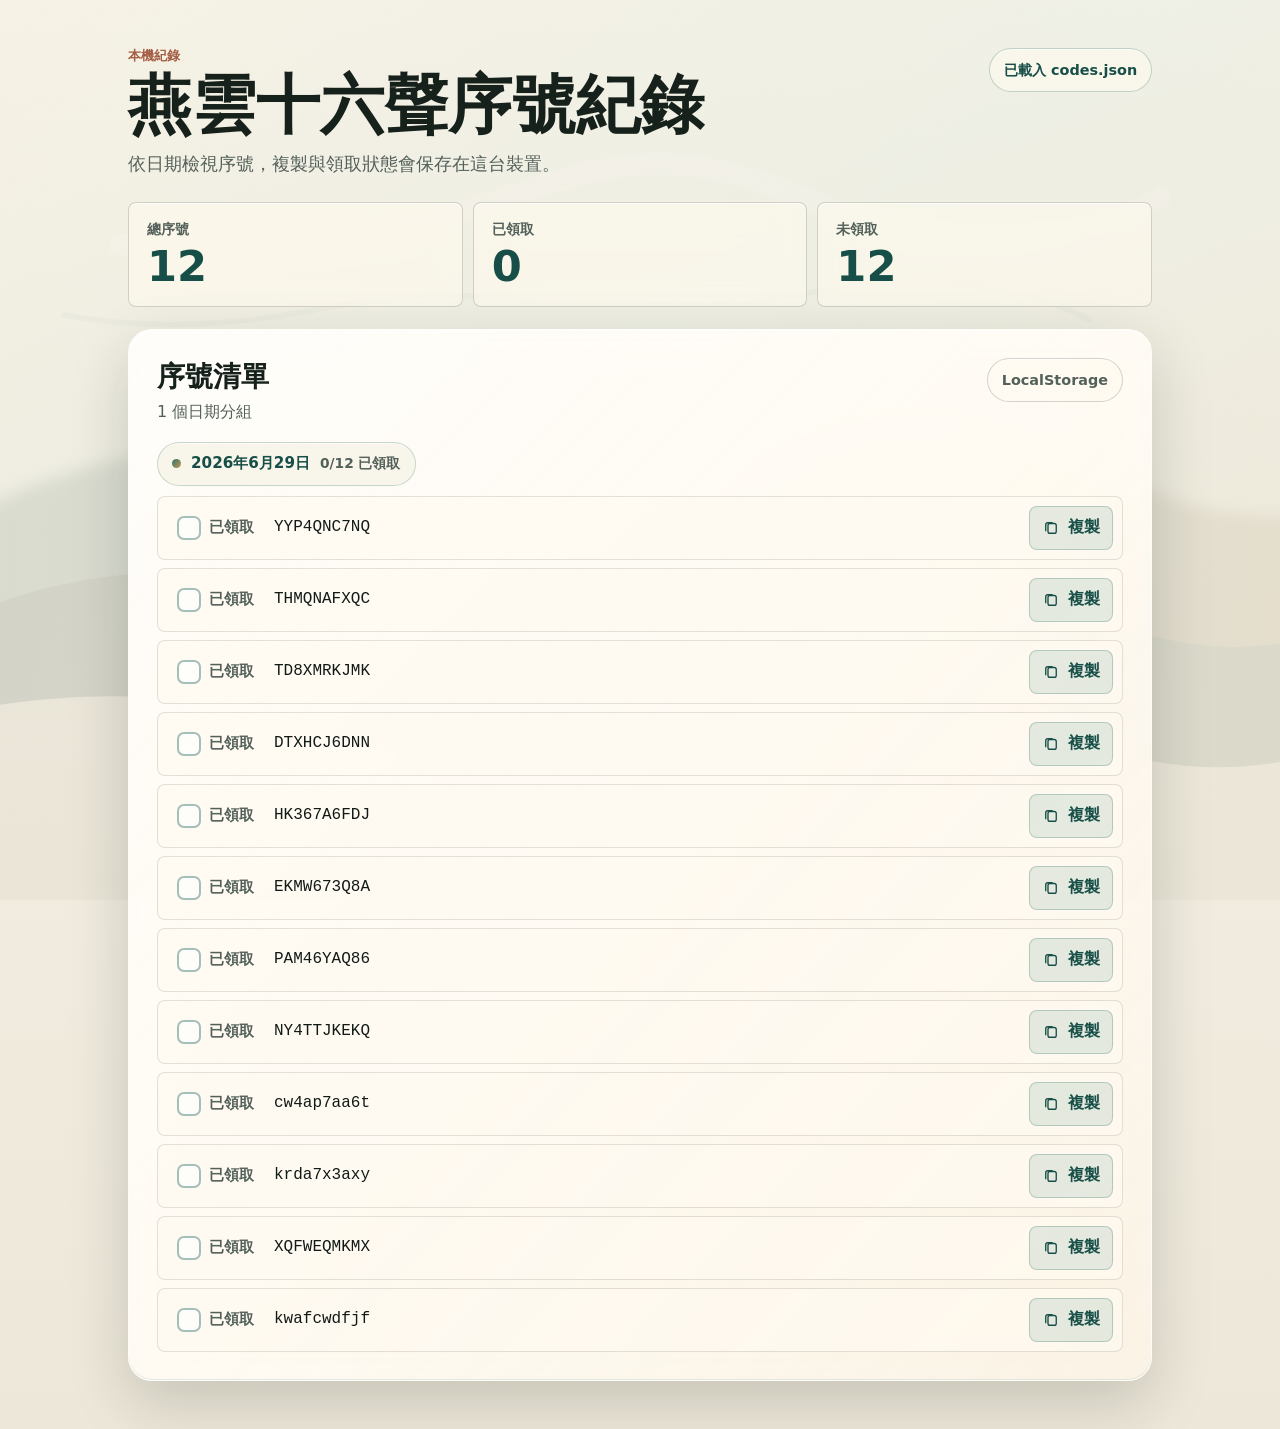
==== index.html @ e0ce8a5e "first commit" ====
<!doctype html>
<html lang="zh-Hant">
  <head>
    <meta charset="utf-8">
    <meta name="viewport" content="width=device-width, initial-scale=1">
    <title>燕雲十六聲序號紀錄</title>
    <link rel="stylesheet" href="styles.css">
    <script src="script.js" defer></script>
  </head>
  <body>
    <div class="app-shell">
      <header class="app-header">
        <div class="title-block">
          <p class="eyebrow">本機紀錄</p>
          <h1>燕雲十六聲序號紀錄</h1>
          <p class="lead">依日期檢視序號，複製與領取狀態會保存在這台裝置。</p>
        </div>
        <p class="source-pill" id="sourceStatus">讀取 codes.json</p>
      </header>

      <section class="stats-grid" aria-label="序號統計">
        <article class="stat-card">
          <span class="stat-label">總序號</span>
          <strong class="stat-value" id="totalCodes">0</strong>
        </article>
        <article class="stat-card">
          <span class="stat-label">已領取</span>
          <strong class="stat-value" id="claimedCodes">0</strong>
        </article>
        <article class="stat-card">
          <span class="stat-label">未領取</span>
          <strong class="stat-value" id="remainingCodes">0</strong>
        </article>
      </section>

      <main class="glass-shell app-panel" aria-labelledby="listTitle">
        <div class="glass-filter" aria-hidden="true"></div>
        <div class="glass-overlay" aria-hidden="true"></div>
        <div class="glass-specular" aria-hidden="true"></div>
        <div class="glass-content">
          <div class="panel-heading">
            <div>
              <h2 id="listTitle">序號清單</h2>
              <p id="dateSummary">等待資料載入</p>
            </div>
            <span class="storage-pill">LocalStorage</span>
          </div>

          <div class="notice" id="notice" role="status" aria-live="polite"></div>
          <div class="code-groups" id="codeGroups" aria-live="polite"></div>

          <noscript>
            <p class="empty-state">此頁面需要啟用 JavaScript 才能讀取序號與保存領取狀態。</p>
          </noscript>
        </div>
      </main>
    </div>
  </body>
</html>
---- styles.css ----
:root {
  color-scheme: light;
  --ink: #17211c;
  --muted: #53615a;
  --paper: #f6f2e8;
  --paper-strong: #fffaf0;
  --jade: #2f7569;
  --jade-deep: #174f48;
  --copper: #a35c42;
  --gold: #c39955;
  --line: rgba(42, 59, 51, 0.2);
  --glass-fallback: rgba(255, 250, 240, 0.92);
  --glass-tint: rgba(255, 255, 255, 0.26);
  --glass-edge: rgba(255, 255, 255, 0.58);
  --shadow: 0 22px 60px rgba(24, 31, 26, 0.18);
  --inner-shadow: inset 0 1px 0 rgba(255, 255, 255, 0.62);
  --radius-panel: 24px;
  --radius-card: 8px;
  --gap: clamp(14px, 2vw, 22px);
}

* {
  box-sizing: border-box;
}

html {
  min-height: 100%;
}

body {
  min-height: 100vh;
  margin: 0;
  color: var(--ink);
  font-family: "Segoe UI", "Noto Sans TC", "Microsoft JhengHei", system-ui, sans-serif;
  background:
    linear-gradient(180deg, rgba(246, 242, 232, 0.76), rgba(236, 230, 215, 0.88)),
    url("assets/yanyun-bg.svg") center top / cover fixed,
    var(--paper);
}

button,
input {
  font: inherit;
}

button {
  cursor: pointer;
}

.app-shell {
  width: min(1120px, 100%);
  margin: 0 auto;
  padding: clamp(20px, 4vw, 48px);
}

.app-header {
  display: grid;
  grid-template-columns: minmax(0, 1fr) auto;
  align-items: start;
  gap: var(--gap);
  margin-bottom: var(--gap);
}

.title-block {
  max-width: 760px;
}

.eyebrow,
.lead,
.source-pill,
.stat-label,
.storage-pill,
#dateSummary {
  margin: 0;
  color: var(--muted);
}

.eyebrow {
  margin-bottom: 8px;
  color: var(--copper);
  font-size: 0.8rem;
  font-weight: 800;
  letter-spacing: 0;
}

h1,
h2,
h3,
p {
  margin-top: 0;
}

h1 {
  margin-bottom: 10px;
  font-size: clamp(2rem, 5vw, 4.6rem);
  line-height: 1.02;
  letter-spacing: 0;
}

h2 {
  margin-bottom: 4px;
  font-size: clamp(1.28rem, 2.5vw, 1.75rem);
  letter-spacing: 0;
}

.lead {
  font-size: clamp(1rem, 2vw, 1.12rem);
  line-height: 1.75;
}

.source-pill,
.storage-pill,
.date-tag,
.copy-button,
.claim-toggle {
  min-height: 44px;
}

.source-pill,
.storage-pill {
  display: inline-flex;
  align-items: center;
  justify-content: center;
  border: 1px solid var(--line);
  border-radius: 999px;
  background: rgba(255, 250, 240, 0.76);
  padding: 8px 14px;
  font-size: 0.9rem;
  font-weight: 700;
  box-shadow: var(--inner-shadow);
  white-space: nowrap;
}

.source-pill.is-ready {
  color: var(--jade-deep);
  border-color: rgba(47, 117, 105, 0.28);
}

.source-pill.is-error {
  color: #7d2e24;
  border-color: rgba(163, 92, 66, 0.36);
}

.stats-grid {
  display: grid;
  grid-template-columns: repeat(3, minmax(0, 1fr));
  gap: 10px;
  margin-bottom: var(--gap);
}

.stat-card {
  border: 1px solid var(--line);
  border-radius: var(--radius-card);
  background: rgba(255, 250, 240, 0.78);
  padding: clamp(14px, 2vw, 18px);
  box-shadow: var(--inner-shadow);
}

.stat-label {
  display: block;
  margin-bottom: 6px;
  font-size: 0.86rem;
  font-weight: 700;
}

.stat-value {
  display: block;
  color: var(--jade-deep);
  font-size: clamp(1.8rem, 4vw, 2.7rem);
  line-height: 1;
}

.glass-shell {
  position: relative;
  overflow: hidden;
  border: 1px solid var(--glass-edge);
  border-radius: var(--radius-panel);
  background: var(--glass-fallback);
  box-shadow: var(--shadow);
  isolation: isolate;
}

.glass-filter,
.glass-overlay,
.glass-specular {
  position: absolute;
  inset: 0;
  pointer-events: none;
}

.glass-filter {
  background: rgba(255, 250, 240, 0.7);
}

.glass-overlay {
  background:
    linear-gradient(135deg, rgba(255, 255, 255, 0.58), rgba(255, 255, 255, 0.18) 46%, rgba(195, 153, 85, 0.08)),
    var(--glass-tint);
}

.glass-specular {
  border-radius: inherit;
  box-shadow:
    inset 0 1px 0 rgba(255, 255, 255, 0.82),
    inset 0 -1px 0 rgba(47, 117, 105, 0.12);
}

.glass-content {
  position: relative;
  z-index: 1;
  padding: clamp(16px, 3vw, 28px);
}

@supports ((backdrop-filter: blur(1px)) or (-webkit-backdrop-filter: blur(1px))) {
  .glass-filter {
    background: rgba(255, 255, 255, 0.12);
    -webkit-backdrop-filter: blur(22px) saturate(142%);
    backdrop-filter: blur(22px) saturate(142%);
  }

  .source-pill,
  .storage-pill,
  .stat-card {
    background: rgba(255, 250, 240, 0.6);
    -webkit-backdrop-filter: blur(14px) saturate(132%);
    backdrop-filter: blur(14px) saturate(132%);
  }
}

.panel-heading {
  display: flex;
  align-items: start;
  justify-content: space-between;
  gap: 16px;
  margin-bottom: 18px;
}

#dateSummary {
  line-height: 1.5;
}

.notice {
  min-height: 0;
  margin-bottom: 12px;
  color: var(--muted);
  font-weight: 700;
}

.notice:empty {
  display: none;
}

.notice.is-error {
  color: #7d2e24;
}

.code-groups {
  display: grid;
  gap: 18px;
}

.date-section {
  display: grid;
  gap: 10px;
}

.date-tag {
  display: inline-flex;
  width: fit-content;
  max-width: 100%;
  align-items: center;
  gap: 10px;
  margin: 0;
  border: 1px solid rgba(47, 117, 105, 0.24);
  border-radius: 999px;
  background: rgba(247, 244, 232, 0.86);
  padding: 8px 14px;
  color: var(--jade-deep);
  font-size: 0.95rem;
  line-height: 1.25;
  box-shadow: var(--inner-shadow);
}

.date-tag::before {
  width: 9px;
  height: 9px;
  border-radius: 999px;
  background: linear-gradient(135deg, var(--jade), var(--gold));
  content: "";
  flex: 0 0 auto;
}

.date-count {
  color: var(--muted);
  font-size: 0.86rem;
  font-weight: 700;
}

.code-list {
  display: grid;
  gap: 8px;
  margin: 0;
  padding: 0;
  list-style: none;
}

.code-row {
  display: grid;
  grid-template-columns: auto minmax(0, 1fr) auto;
  align-items: center;
  gap: 10px;
  min-height: 64px;
  border: 1px solid rgba(42, 59, 51, 0.14);
  border-radius: var(--radius-card);
  background: rgba(255, 250, 240, 0.72);
  padding: 9px;
  transition: border-color 180ms ease, background 180ms ease, opacity 180ms ease;
}

.code-row.is-claimed {
  border-color: rgba(47, 117, 105, 0.26);
  background: rgba(230, 241, 234, 0.74);
}

.claim-toggle {
  display: inline-flex;
  align-items: center;
  gap: 8px;
  border-radius: var(--radius-card);
  padding: 0 10px;
  color: var(--muted);
  font-size: 0.92rem;
  font-weight: 800;
}

.claim-input {
  position: absolute;
  width: 1px;
  height: 1px;
  overflow: hidden;
  clip: rect(0 0 0 0);
  white-space: nowrap;
}

.checkmark {
  display: grid;
  width: 24px;
  height: 24px;
  place-items: center;
  border: 2px solid rgba(47, 117, 105, 0.45);
  border-radius: 7px;
  background: rgba(255, 255, 255, 0.56);
  color: transparent;
  transition: background 160ms ease, border-color 160ms ease, color 160ms ease;
}

.claim-input:checked + .checkmark {
  border-color: var(--jade);
  background: var(--jade);
  color: #fffaf0;
}

.claim-input:focus-visible + .checkmark,
.copy-button:focus-visible {
  outline: 3px solid rgba(163, 92, 66, 0.82);
  outline-offset: 3px;
}

.code-value {
  display: block;
  min-width: 0;
  border-radius: var(--radius-card);
  color: #111a16;
  font-family: "Cascadia Mono", Consolas, monospace;
  font-size: clamp(0.9rem, 2vw, 1rem);
  line-height: 1.45;
  overflow-wrap: anywhere;
}

.code-row.is-claimed .code-value {
  color: rgba(23, 33, 28, 0.62);
  text-decoration: line-through;
  text-decoration-thickness: 2px;
  text-decoration-color: rgba(47, 117, 105, 0.54);
}

.copy-button {
  display: inline-flex;
  align-items: center;
  justify-content: center;
  gap: 8px;
  border: 1px solid rgba(47, 117, 105, 0.28);
  border-radius: var(--radius-card);
  background: rgba(47, 117, 105, 0.12);
  color: var(--jade-deep);
  padding: 0 12px;
  font-weight: 900;
  transition: transform 160ms ease, background 160ms ease, border-color 160ms ease;
}

.copy-button svg {
  width: 18px;
  height: 18px;
}

.copy-button:hover {
  border-color: rgba(47, 117, 105, 0.46);
  background: rgba(47, 117, 105, 0.18);
}

.copy-button:active {
  transform: translateY(1px);
}

.copy-button.is-copied {
  border-color: rgba(195, 153, 85, 0.58);
  background: rgba(195, 153, 85, 0.18);
  color: #68471d;
}

.empty-state {
  margin: 0;
  border: 1px dashed rgba(83, 97, 90, 0.38);
  border-radius: var(--radius-card);
  background: rgba(255, 250, 240, 0.66);
  padding: 22px;
  color: var(--muted);
  font-weight: 700;
  text-align: center;
}

@media (max-width: 760px) {
  body {
    background-attachment: scroll;
  }

  .app-shell {
    padding: 16px;
  }

  .app-header,
  .panel-heading {
    grid-template-columns: 1fr;
  }

  .app-header {
    display: grid;
  }

  .source-pill,
  .storage-pill {
    justify-self: start;
  }

  .stats-grid {
    grid-template-columns: repeat(3, minmax(0, 1fr));
    gap: 8px;
  }

  .stat-card {
    padding: 12px 10px;
  }

  .code-row {
    grid-template-columns: minmax(0, 1fr) auto;
  }

  .claim-toggle {
    grid-column: 1 / -1;
    width: fit-content;
    padding-left: 4px;
  }
}

@media (max-width: 430px) {
  .stats-grid {
    grid-template-columns: 1fr;
  }

  .code-row {
    grid-template-columns: 1fr;
  }

  .copy-button {
    width: 100%;
  }
}

@media (prefers-reduced-motion: reduce) {
  *,
  *::before,
  *::after {
    animation-duration: 0.01ms !important;
    animation-iteration-count: 1 !important;
    scroll-behavior: auto !important;
    transition-duration: 0.01ms !important;
  }
}

@media (forced-colors: active) {
  .glass-shell,
  .source-pill,
  .storage-pill,
  .stat-card,
  .date-tag,
  .code-row,
  .copy-button,
  .empty-state {
    border: 1px solid CanvasText;
    background: Canvas;
    color: CanvasText;
    box-shadow: none;
  }

  .glass-filter,
  .glass-overlay,
  .glass-specular {
    display: none;
  }
}
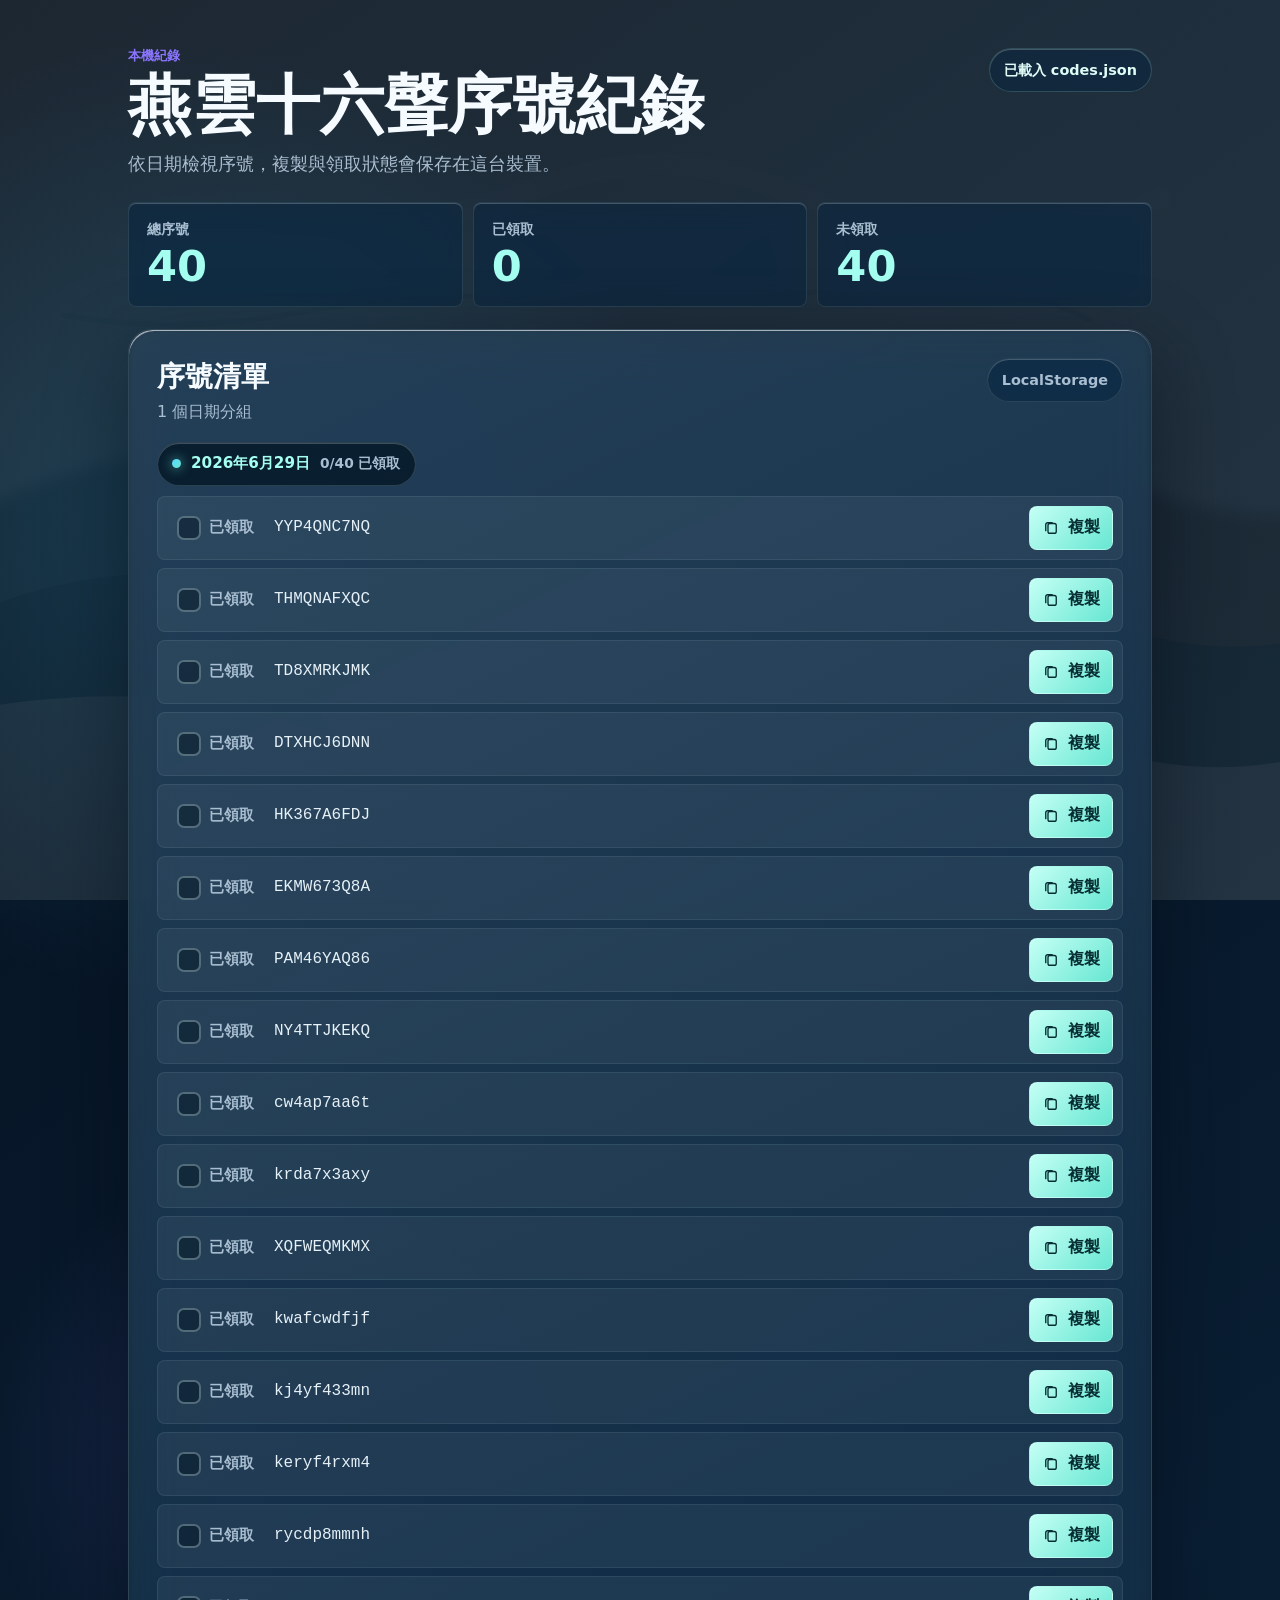
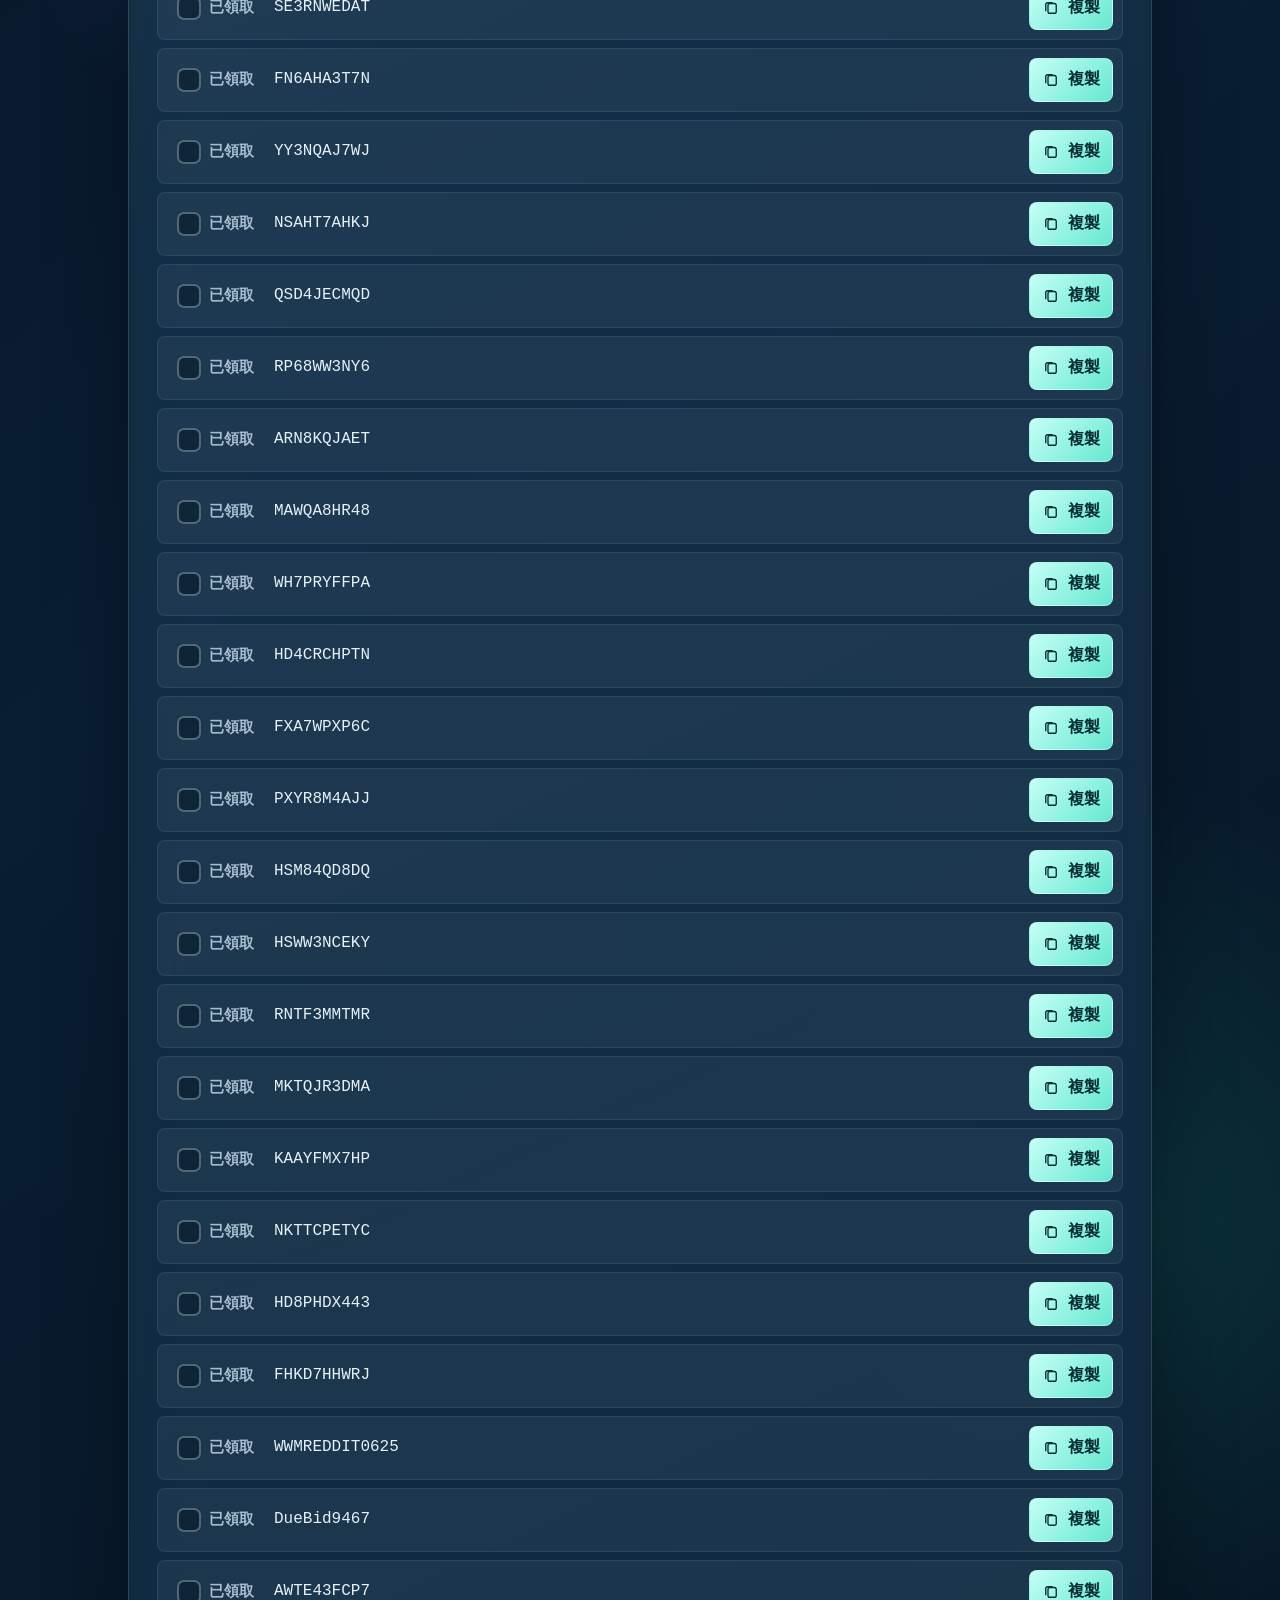
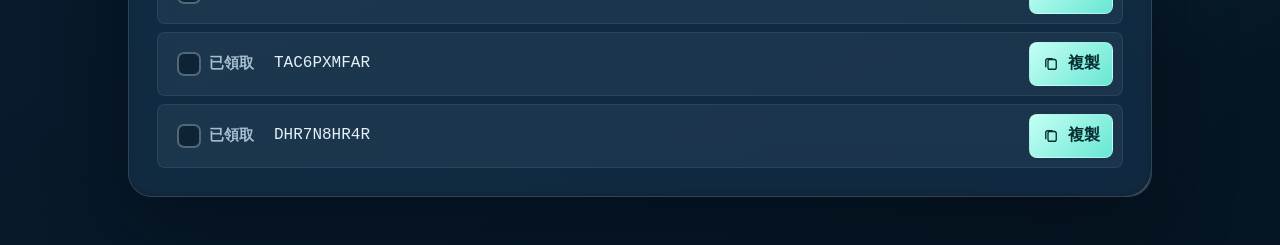
==== commit 9f9ac1da: "Refresh UI for dark glass theme" ====
--- a/index.html
+++ b/index.html
@@ -3,6 +3,8 @@
   <head>
     <meta charset="utf-8">
     <meta name="viewport" content="width=device-width, initial-scale=1">
+    <meta name="theme-color" content="#071a2d">
+    <meta name="color-scheme" content="dark">
     <title>燕雲十六聲序號紀錄</title>
     <link rel="stylesheet" href="styles.css">
     <script src="script.js" defer></script>
--- a/styles.css
+++ b/styles.css
@@ -1,19 +1,22 @@
 :root {
-  color-scheme: light;
-  --ink: #17211c;
-  --muted: #53615a;
-  --paper: #f6f2e8;
-  --paper-strong: #fffaf0;
-  --jade: #2f7569;
-  --jade-deep: #174f48;
-  --copper: #a35c42;
-  --gold: #c39955;
-  --line: rgba(42, 59, 51, 0.2);
-  --glass-fallback: rgba(255, 250, 240, 0.92);
-  --glass-tint: rgba(255, 255, 255, 0.26);
-  --glass-edge: rgba(255, 255, 255, 0.58);
-  --shadow: 0 22px 60px rgba(24, 31, 26, 0.18);
-  --inner-shadow: inset 0 1px 0 rgba(255, 255, 255, 0.62);
+  color-scheme: dark;
+  --ink: #f5fbff;
+  --muted: #a9bed0;
+  --faint: #7891a6;
+  --paper: #05111f;
+  --paper-strong: #0a2036;
+  --jade: #67e7d2;
+  --jade-deep: #a4fff0;
+  --copper: #8b75ff;
+  --gold: #58d8ff;
+  --danger: #ff8f9d;
+  --danger-deep: #5a1f2b;
+  --line: rgba(219, 248, 255, 0.11);
+  --glass-fallback: rgba(12, 31, 50, 0.96);
+  --glass-tint: rgba(220, 255, 250, 0.055);
+  --glass-edge: rgba(210, 247, 255, 0.18);
+  --shadow: 0 28px 80px rgba(0, 8, 18, 0.46);
+  --inner-shadow: inset 0 1px 0 rgba(255, 255, 255, 0.22);
   --radius-panel: 24px;
   --radius-card: 8px;
   --gap: clamp(14px, 2vw, 22px);
@@ -33,7 +36,10 @@
   color: var(--ink);
   font-family: "Segoe UI", "Noto Sans TC", "Microsoft JhengHei", system-ui, sans-serif;
   background:
-    linear-gradient(180deg, rgba(246, 242, 232, 0.76), rgba(236, 230, 215, 0.88)),
+    radial-gradient(circle at 15% 15%, rgba(41, 126, 164, 0.28), transparent 30rem),
+    radial-gradient(circle at 88% 82%, rgba(24, 150, 127, 0.2), transparent 28rem),
+    radial-gradient(circle at 21% 42%, rgba(139, 117, 255, 0.16), transparent 18rem),
+    linear-gradient(145deg, rgba(5, 17, 31, 0.9), rgba(10, 32, 54, 0.86) 55%, rgba(6, 21, 34, 0.92)),
     url("assets/yanyun-bg.svg") center top / cover fixed,
     var(--paper);
 }
@@ -123,7 +129,7 @@
   justify-content: center;
   border: 1px solid var(--line);
   border-radius: 999px;
-  background: rgba(255, 250, 240, 0.76);
+  background: rgba(4, 25, 36, 0.34);
   padding: 8px 14px;
   font-size: 0.9rem;
   font-weight: 700;
@@ -132,13 +138,13 @@
 }
 
 .source-pill.is-ready {
-  color: var(--jade-deep);
-  border-color: rgba(47, 117, 105, 0.28);
+  color: #dffcf7;
+  border-color: rgba(177, 250, 238, 0.18);
 }
 
 .source-pill.is-error {
-  color: #7d2e24;
-  border-color: rgba(163, 92, 66, 0.36);
+  color: #ffd4da;
+  border-color: rgba(255, 143, 157, 0.24);
 }
 
 .stats-grid {
@@ -151,7 +157,7 @@
 .stat-card {
   border: 1px solid var(--line);
   border-radius: var(--radius-card);
-  background: rgba(255, 250, 240, 0.78);
+  background: rgba(231, 250, 255, 0.07);
   padding: clamp(14px, 2vw, 18px);
   box-shadow: var(--inner-shadow);
 }
@@ -189,20 +195,22 @@
 }
 
 .glass-filter {
-  background: rgba(255, 250, 240, 0.7);
+  background: rgba(12, 31, 50, 0.72);
 }
 
 .glass-overlay {
   background:
-    linear-gradient(135deg, rgba(255, 255, 255, 0.58), rgba(255, 255, 255, 0.18) 46%, rgba(195, 153, 85, 0.08)),
+    linear-gradient(155deg, rgba(218, 249, 255, 0.09), rgba(25, 80, 109, 0.02) 42%, rgba(4, 24, 39, 0.15)),
     var(--glass-tint);
 }
 
 .glass-specular {
   border-radius: inherit;
   box-shadow:
-    inset 0 1px 0 rgba(255, 255, 255, 0.82),
-    inset 0 -1px 0 rgba(47, 117, 105, 0.12);
+    inset 0 1px 0 rgba(255, 255, 255, 0.22),
+    inset 1.8px 3px 0 -2px rgba(255, 255, 255, 0.5),
+    inset -2px -2px 0 -2px rgba(255, 255, 255, 0.32),
+    inset -0.5px -1px 5px rgba(0, 0, 0, 0.16);
 }
 
 .glass-content {
@@ -213,17 +221,17 @@
 
 @supports ((backdrop-filter: blur(1px)) or (-webkit-backdrop-filter: blur(1px))) {
   .glass-filter {
-    background: rgba(255, 255, 255, 0.12);
-    -webkit-backdrop-filter: blur(22px) saturate(142%);
-    backdrop-filter: blur(22px) saturate(142%);
+    background: rgba(13, 38, 61, 0.32);
+    -webkit-backdrop-filter: blur(24px) saturate(150%);
+    backdrop-filter: blur(24px) saturate(150%);
   }
 
   .source-pill,
   .storage-pill,
   .stat-card {
-    background: rgba(255, 250, 240, 0.6);
-    -webkit-backdrop-filter: blur(14px) saturate(132%);
-    backdrop-filter: blur(14px) saturate(132%);
+    background: rgba(13, 38, 61, 0.62);
+    -webkit-backdrop-filter: blur(14px) saturate(150%);
+    backdrop-filter: blur(14px) saturate(150%);
   }
 }
 
@@ -251,7 +259,7 @@
 }
 
 .notice.is-error {
-  color: #7d2e24;
+  color: #ffc1c9;
 }
 
 .code-groups {
@@ -271,9 +279,9 @@
   align-items: center;
   gap: 10px;
   margin: 0;
-  border: 1px solid rgba(47, 117, 105, 0.24);
+  border: 1px solid rgba(218, 249, 255, 0.16);
   border-radius: 999px;
-  background: rgba(247, 244, 232, 0.86);
+  background: rgba(7, 27, 43, 0.88);
   padding: 8px 14px;
   color: var(--jade-deep);
   font-size: 0.95rem;
@@ -285,7 +293,8 @@
   width: 9px;
   height: 9px;
   border-radius: 999px;
-  background: linear-gradient(135deg, var(--jade), var(--gold));
+  background: linear-gradient(135deg, var(--gold), var(--jade));
+  box-shadow: 0 0 12px rgba(103, 231, 210, 0.75);
   content: "";
   flex: 0 0 auto;
 }
@@ -310,16 +319,16 @@
   align-items: center;
   gap: 10px;
   min-height: 64px;
-  border: 1px solid rgba(42, 59, 51, 0.14);
+  border: 1px solid rgba(218, 249, 255, 0.08);
   border-radius: var(--radius-card);
-  background: rgba(255, 250, 240, 0.72);
+  background: rgba(231, 250, 255, 0.055);
   padding: 9px;
   transition: border-color 180ms ease, background 180ms ease, opacity 180ms ease;
 }
 
 .code-row.is-claimed {
-  border-color: rgba(47, 117, 105, 0.26);
-  background: rgba(230, 241, 234, 0.74);
+  border-color: rgba(103, 231, 210, 0.24);
+  background: rgba(103, 231, 210, 0.09);
 }
 
 .claim-toggle {
@@ -347,9 +356,9 @@
   width: 24px;
   height: 24px;
   place-items: center;
-  border: 2px solid rgba(47, 117, 105, 0.45);
+  border: 2px solid rgba(218, 249, 255, 0.32);
   border-radius: 7px;
-  background: rgba(255, 255, 255, 0.56);
+  background: rgba(2, 17, 29, 0.46);
   color: transparent;
   transition: background 160ms ease, border-color 160ms ease, color 160ms ease;
 }
@@ -357,12 +366,12 @@
 .claim-input:checked + .checkmark {
   border-color: var(--jade);
   background: var(--jade);
-  color: #fffaf0;
+  color: #073a3c;
 }
 
 .claim-input:focus-visible + .checkmark,
 .copy-button:focus-visible {
-  outline: 3px solid rgba(163, 92, 66, 0.82);
+  outline: 3px solid #d8fff7;
   outline-offset: 3px;
 }
 
@@ -370,7 +379,7 @@
   display: block;
   min-width: 0;
   border-radius: var(--radius-card);
-  color: #111a16;
+  color: #e5f0f7;
   font-family: "Cascadia Mono", Consolas, monospace;
   font-size: clamp(0.9rem, 2vw, 1rem);
   line-height: 1.45;
@@ -378,10 +387,10 @@
 }
 
 .code-row.is-claimed .code-value {
-  color: rgba(23, 33, 28, 0.62);
+  color: var(--faint);
   text-decoration: line-through;
   text-decoration-thickness: 2px;
-  text-decoration-color: rgba(47, 117, 105, 0.54);
+  text-decoration-color: rgba(103, 231, 210, 0.5);
 }
 
 .copy-button {
@@ -389,10 +398,10 @@
   align-items: center;
   justify-content: center;
   gap: 8px;
-  border: 1px solid rgba(47, 117, 105, 0.28);
+  border: 1px solid rgba(214, 255, 248, 0.38);
   border-radius: var(--radius-card);
-  background: rgba(47, 117, 105, 0.12);
-  color: var(--jade-deep);
+  background: linear-gradient(135deg, #c5fff5, #67e7d2);
+  color: #062d32;
   padding: 0 12px;
   font-weight: 900;
   transition: transform 160ms ease, background 160ms ease, border-color 160ms ease;
@@ -404,8 +413,8 @@
 }
 
 .copy-button:hover {
-  border-color: rgba(47, 117, 105, 0.46);
-  background: rgba(47, 117, 105, 0.18);
+  border-color: rgba(214, 255, 248, 0.6);
+  background: linear-gradient(135deg, #d8fff7, #75f1dd);
 }
 
 .copy-button:active {
@@ -413,16 +422,16 @@
 }
 
 .copy-button.is-copied {
-  border-color: rgba(195, 153, 85, 0.58);
-  background: rgba(195, 153, 85, 0.18);
-  color: #68471d;
+  border-color: rgba(88, 216, 255, 0.58);
+  background: linear-gradient(135deg, rgba(88, 216, 255, 0.34), rgba(103, 231, 210, 0.26));
+  color: #f5fbff;
 }
 
 .empty-state {
   margin: 0;
-  border: 1px dashed rgba(83, 97, 90, 0.38);
+  border: 1px dashed rgba(219, 248, 255, 0.22);
   border-radius: var(--radius-card);
-  background: rgba(255, 250, 240, 0.66);
+  background: rgba(231, 250, 255, 0.055);
   padding: 22px;
   color: var(--muted);
   font-weight: 700;
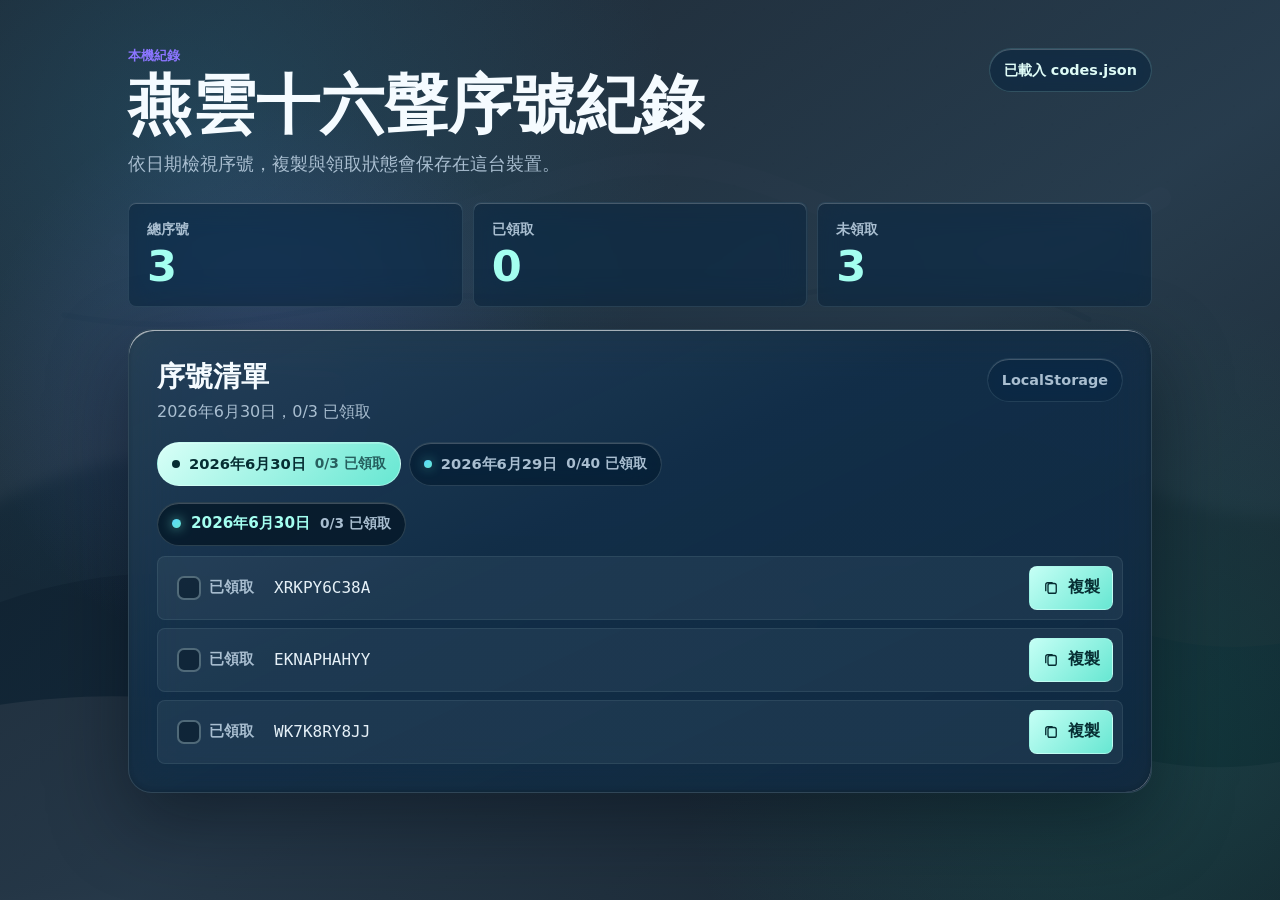
==== commit 0467619d: "Add 2026-06-30 codes and date filter" ====
--- a/index.html
+++ b/index.html
@@ -48,6 +48,7 @@
             <span class="storage-pill">LocalStorage</span>
           </div>
 
+          <div class="date-tabs" id="dateTabs" aria-label="選擇日期"></div>
           <div class="notice" id="notice" role="status" aria-live="polite"></div>
           <div class="code-groups" id="codeGroups" aria-live="polite"></div>
 
--- a/styles.css
+++ b/styles.css
@@ -116,6 +116,7 @@
 
 .source-pill,
 .storage-pill,
+.date-tab,
 .date-tag,
 .copy-button,
 .claim-toggle {
@@ -228,6 +229,7 @@
 
   .source-pill,
   .storage-pill,
+  .date-tab,
   .stat-card {
     background: rgba(13, 38, 61, 0.62);
     -webkit-backdrop-filter: blur(14px) saturate(150%);
@@ -245,6 +247,64 @@
 
 #dateSummary {
   line-height: 1.5;
+}
+
+.date-tabs {
+  display: flex;
+  flex-wrap: wrap;
+  gap: 8px;
+  margin: 0 0 16px;
+}
+
+.date-tab {
+  display: inline-flex;
+  align-items: center;
+  gap: 9px;
+  border: 1px solid rgba(218, 249, 255, 0.15);
+  border-radius: 999px;
+  background: rgba(7, 27, 43, 0.66);
+  color: var(--muted);
+  padding: 8px 14px;
+  font-size: 0.92rem;
+  font-weight: 800;
+  line-height: 1.25;
+  box-shadow: var(--inner-shadow);
+  transition: background 160ms ease, border-color 160ms ease, color 160ms ease, transform 160ms ease;
+  white-space: nowrap;
+}
+
+.date-tab::before {
+  width: 8px;
+  height: 8px;
+  border-radius: 999px;
+  background: linear-gradient(135deg, var(--gold), var(--jade));
+  box-shadow: 0 0 12px rgba(103, 231, 210, 0.48);
+  content: "";
+  flex: 0 0 auto;
+}
+
+.date-tab:hover {
+  border-color: rgba(218, 249, 255, 0.3);
+  color: #e5f0f7;
+}
+
+.date-tab:active {
+  transform: translateY(1px);
+}
+
+.date-tab[aria-pressed="true"] {
+  border-color: rgba(214, 255, 248, 0.5);
+  background: linear-gradient(135deg, #d8fff7, #67e7d2);
+  color: #062d32;
+}
+
+.date-tab[aria-pressed="true"]::before {
+  background: #062d32;
+  box-shadow: none;
+}
+
+.date-tab[aria-pressed="true"] .date-count {
+  color: rgba(6, 45, 50, 0.74);
 }
 
 .notice {
@@ -370,6 +430,7 @@
 }
 
 .claim-input:focus-visible + .checkmark,
+.date-tab:focus-visible,
 .copy-button:focus-visible {
   outline: 3px solid #d8fff7;
   outline-offset: 3px;
@@ -511,6 +572,7 @@
   .source-pill,
   .storage-pill,
   .stat-card,
+  .date-tab,
   .date-tag,
   .code-row,
   .copy-button,
